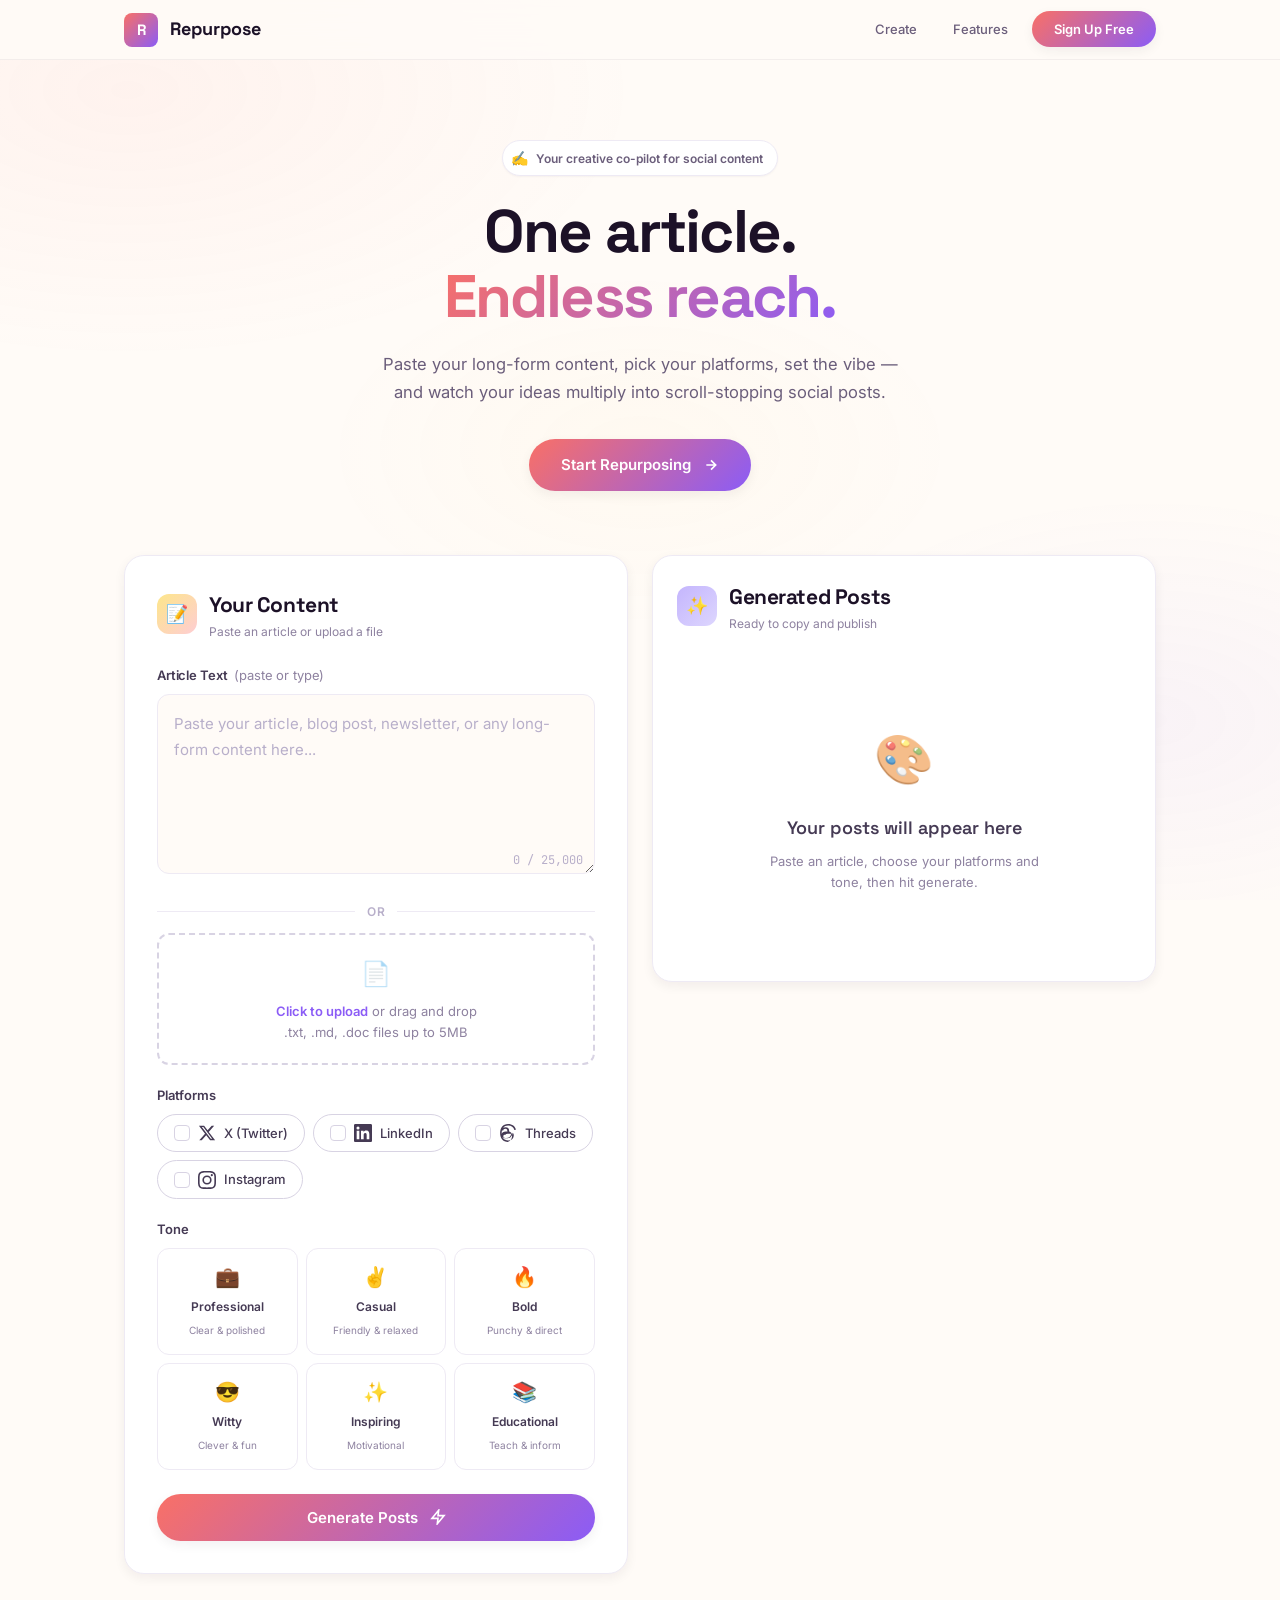
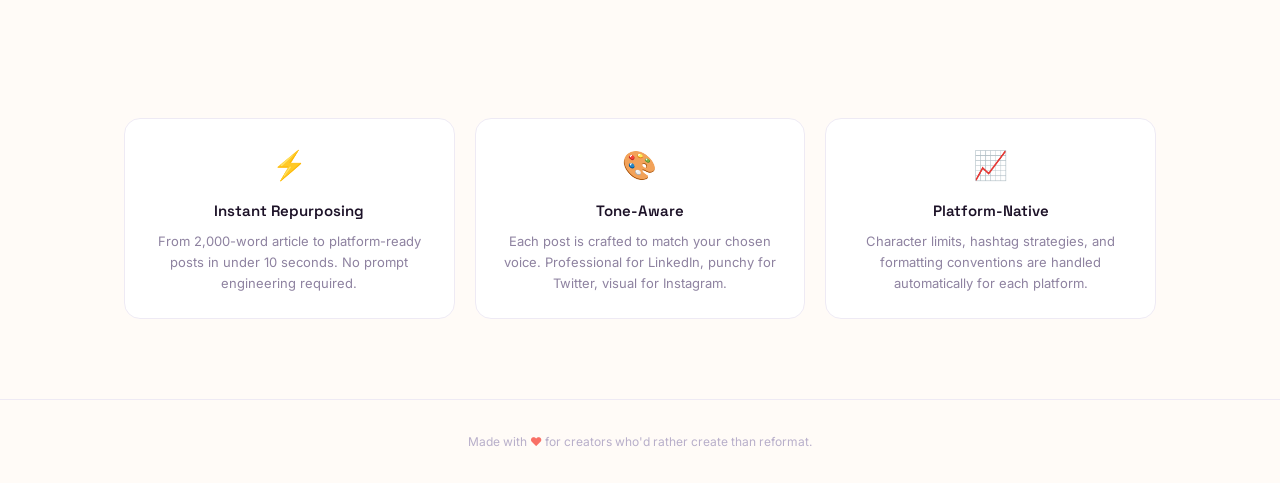
==== repurpose.html @ 9f1af5b9 "Add SEO meta tags, sitemap, robots.txt, 404 page, and repurpose tool - Add Open Graph and Twitter Ca" ====
<!DOCTYPE html>
<html lang="en">
<head>
    <meta charset="UTF-8">
    <meta name="viewport" content="width=device-width, initial-scale=1.0">
    <title>Repurpose — Turn Articles Into Social Gold</title>
    <meta name="description" content="Paste your long-form article, pick your platforms and tone, and get ready-to-post social content in seconds.">
    <link rel="canonical" href="https://energyselect.au/repurpose">

    <!-- Open Graph -->
    <meta property="og:type" content="website">
    <meta property="og:url" content="https://energyselect.au/repurpose">
    <meta property="og:title" content="Repurpose — Turn Articles Into Social Gold">
    <meta property="og:description" content="Paste your long-form article, pick your platforms and tone, and get ready-to-post social content in seconds.">
    <meta property="og:site_name" content="EnergySelect">

    <!-- Twitter Card -->
    <meta name="twitter:card" content="summary">
    <meta name="twitter:title" content="Repurpose — Turn Articles Into Social Gold">
    <meta name="twitter:description" content="Paste your long-form article, pick your platforms and tone, and get ready-to-post social content in seconds.">

    <link rel="preconnect" href="https://fonts.googleapis.com">
    <link rel="preconnect" href="https://fonts.gstatic.com" crossorigin>
    <link href="https://fonts.googleapis.com/css2?family=Inter:wght@400;500;600;700;800;900&family=Space+Grotesk:wght@500;600;700&family=JetBrains+Mono:wght@400;500&display=swap" rel="stylesheet">
    <style>
/* ============================================================
   DESIGN TOKENS
   The palette is warm-cool tension: amber/coral energy meets
   violet depth. Like sunrise hitting a creative workspace.
   ============================================================ */
:root {
    /* --- Primary: warm coral-to-amber energy --- */
    --coral-500: #F97066;
    --coral-400: #FCA5A1;
    --coral-300: #FECDD3;
    --amber-500: #F59E0B;
    --amber-400: #FBBF24;
    --amber-300: #FDE68A;

    /* --- Accent: violet creative depth --- */
    --violet-600: #7C3AED;
    --violet-500: #8B5CF6;
    --violet-400: #A78BFA;
    --violet-300: #C4B5FD;
    --violet-200: #DDD6FE;
    --violet-100: #EDE9FE;
    --violet-50: #F5F3FF;

    /* --- Surfaces --- */
    --surface-0: #FFFBF7;
    --surface-1: #FFF7F0;
    --surface-2: #FFF1E6;
    --surface-card: #FFFFFF;
    --surface-elevated: #FFFFFF;

    /* --- Ink --- */
    --ink-900: #1C1127;
    --ink-800: #2D2339;
    --ink-700: #453A54;
    --ink-500: #6B5E7B;
    --ink-400: #8E82A0;
    --ink-300: #B8AFCA;
    --ink-200: #D8D3E3;
    --ink-100: #EEEAF4;

    /* --- Functional --- */
    --success: #10B981;
    --info: #3B82F6;

    /* --- Platform colors --- */
    --twitter: #1DA1F2;
    --linkedin: #0A66C2;
    --threads: #000000;
    --instagram: #E1306C;
    --mastodon: #6364FF;

    /* --- Typography --- */
    --font-display: 'Space Grotesk', -apple-system, sans-serif;
    --font-body: 'Inter', -apple-system, sans-serif;
    --font-mono: 'JetBrains Mono', monospace;

    /* --- Sizing --- */
    --text-xs: 0.75rem;
    --text-sm: 0.8125rem;
    --text-base: 0.9375rem;
    --text-lg: 1.125rem;
    --text-xl: 1.3125rem;
    --text-2xl: 1.75rem;
    --text-3xl: 2.25rem;
    --text-4xl: 3rem;
    --text-5xl: 3.75rem;

    /* --- Spacing --- */
    --space-1: 4px;
    --space-2: 8px;
    --space-3: 12px;
    --space-4: 16px;
    --space-5: 20px;
    --space-6: 24px;
    --space-8: 32px;
    --space-10: 40px;
    --space-12: 48px;
    --space-16: 64px;
    --space-20: 80px;

    /* --- Radius --- */
    --radius-sm: 8px;
    --radius-md: 12px;
    --radius-lg: 16px;
    --radius-xl: 20px;
    --radius-2xl: 24px;
    --radius-full: 9999px;

    /* --- Shadows --- */
    --shadow-sm: 0 1px 2px rgba(28, 17, 39, 0.04);
    --shadow-md: 0 4px 12px rgba(28, 17, 39, 0.06);
    --shadow-lg: 0 8px 30px rgba(28, 17, 39, 0.08);
    --shadow-xl: 0 16px 48px rgba(28, 17, 39, 0.1);
    --shadow-glow-coral: 0 0 0 0 rgba(249, 112, 102, 0);
    --shadow-glow-violet: 0 0 0 0 rgba(139, 92, 246, 0);

    /* --- Motion --- */
    --ease-out: cubic-bezier(0.16, 1, 0.3, 1);
    --ease-spring: cubic-bezier(0.34, 1.56, 0.64, 1);
    --duration-fast: 150ms;
    --duration-normal: 250ms;
    --duration-slow: 400ms;

    /* --- Layout --- */
    --max-w: 1080px;
    --nav-h: 60px;
}

/* ---- RESET ---- */
*, *::before, *::after { box-sizing: border-box; margin: 0; padding: 0; }
html { scroll-behavior: smooth; -webkit-font-smoothing: antialiased; -moz-osx-font-smoothing: grayscale; }
body {
    font-family: var(--font-body);
    font-weight: 400;
    color: var(--ink-800);
    background: var(--surface-0);
    line-height: 1.6;
    overflow-x: hidden;
    min-height: 100vh;
}
a { color: inherit; text-decoration: none; }
button { cursor: pointer; border: none; background: none; font-family: inherit; }
input, textarea, select { font-family: inherit; }
::selection { background: var(--violet-200); color: var(--ink-900); }

/* ---- BACKGROUND TEXTURE ---- */
body::before {
    content: '';
    position: fixed;
    inset: 0;
    pointer-events: none;
    z-index: 0;
    background:
        radial-gradient(ellipse 80% 60% at 10% 10%, rgba(249, 112, 102, 0.06) 0%, transparent 50%),
        radial-gradient(ellipse 60% 50% at 90% 80%, rgba(139, 92, 246, 0.05) 0%, transparent 50%),
        radial-gradient(ellipse 50% 40% at 50% 50%, rgba(251, 191, 36, 0.03) 0%, transparent 50%);
}

/* Dot grid - like notebook paper */
body::after {
    content: '';
    position: fixed;
    inset: 0;
    pointer-events: none;
    z-index: 0;
    opacity: 0.3;
    background-image: radial-gradient(circle, var(--ink-200) 0.5px, transparent 0.5px);
    background-size: 24px 24px;
}

/* ============================================================
   NAV
   ============================================================ */
.nav {
    position: sticky;
    top: 0;
    z-index: 100;
    height: var(--nav-h);
    background: rgba(255, 251, 247, 0.85);
    backdrop-filter: blur(16px);
    border-bottom: 1px solid rgba(28, 17, 39, 0.05);
}
.nav__inner {
    max-width: var(--max-w);
    margin: 0 auto;
    padding: 0 var(--space-6);
    height: 100%;
    display: flex;
    align-items: center;
    justify-content: space-between;
}
.nav__brand {
    display: flex;
    align-items: center;
    gap: var(--space-3);
    font-family: var(--font-display);
    font-weight: 700;
    font-size: var(--text-lg);
    color: var(--ink-900);
    position: relative;
    z-index: 1;
}
.nav__logo-mark {
    width: 34px;
    height: 34px;
    border-radius: var(--radius-sm);
    background: linear-gradient(135deg, var(--coral-500), var(--violet-500));
    display: flex;
    align-items: center;
    justify-content: center;
    color: white;
    font-weight: 800;
    font-size: var(--text-base);
    transition: transform var(--duration-normal) var(--ease-spring);
}
.nav__logo-mark:hover {
    transform: rotate(-6deg) scale(1.05);
}
.nav__actions {
    display: flex;
    align-items: center;
    gap: var(--space-3);
    position: relative;
    z-index: 1;
}
.nav__link {
    font-size: var(--text-sm);
    font-weight: 500;
    color: var(--ink-500);
    padding: var(--space-2) var(--space-3);
    border-radius: var(--radius-sm);
    transition: all var(--duration-fast);
}
.nav__link:hover {
    color: var(--ink-900);
    background: var(--ink-100);
}

/* ============================================================
   BUTTONS
   ============================================================ */
.btn {
    display: inline-flex;
    align-items: center;
    gap: var(--space-2);
    font-family: var(--font-body);
    font-weight: 600;
    font-size: var(--text-sm);
    border-radius: var(--radius-full);
    padding: 10px 22px;
    transition: all var(--duration-normal) var(--ease-out);
    white-space: nowrap;
    cursor: pointer;
    border: none;
    position: relative;
    overflow: hidden;
}
.btn--primary {
    background: linear-gradient(135deg, var(--coral-500), var(--violet-500));
    color: white;
    box-shadow: var(--shadow-md), 0 0 0 0 rgba(249, 112, 102, 0.3);
}
.btn--primary:hover {
    transform: translateY(-1px);
    box-shadow: var(--shadow-lg), 0 4px 20px rgba(249, 112, 102, 0.3);
}
.btn--primary:active {
    transform: translateY(0);
}
.btn--secondary {
    background: var(--surface-card);
    color: var(--ink-800);
    border: 1.5px solid var(--ink-200);
    box-shadow: var(--shadow-sm);
}
.btn--secondary:hover {
    border-color: var(--violet-300);
    box-shadow: var(--shadow-md);
    transform: translateY(-1px);
}
.btn--ghost {
    background: transparent;
    color: var(--ink-500);
    padding: 8px 16px;
}
.btn--ghost:hover {
    background: var(--ink-100);
    color: var(--ink-800);
}
.btn--large {
    padding: 14px 32px;
    font-size: var(--text-base);
    gap: var(--space-3);
}
.btn--full {
    width: 100%;
    justify-content: center;
}

/* Shimmer animation on primary button */
.btn--primary::after {
    content: '';
    position: absolute;
    top: 0;
    left: -100%;
    width: 60%;
    height: 100%;
    background: linear-gradient(90deg, transparent, rgba(255,255,255,0.15), transparent);
    transition: none;
}
.btn--primary:hover::after {
    animation: shimmer 0.6s ease-out;
}
@keyframes shimmer {
    to { left: 120%; }
}

/* ============================================================
   HERO SECTION
   ============================================================ */
.hero {
    position: relative;
    z-index: 1;
    padding: var(--space-20) var(--space-6) var(--space-16);
    text-align: center;
    max-width: 720px;
    margin: 0 auto;
}
.hero__badge {
    display: inline-flex;
    align-items: center;
    gap: var(--space-2);
    padding: 6px 14px 6px 8px;
    border-radius: var(--radius-full);
    background: var(--surface-card);
    border: 1.5px solid var(--ink-100);
    font-size: var(--text-xs);
    font-weight: 600;
    color: var(--ink-500);
    margin-bottom: var(--space-6);
    box-shadow: var(--shadow-sm);
    animation: fadeInUp 0.6s var(--ease-out) both;
}
.hero__badge-emoji {
    font-size: 14px;
    animation: wave 2s ease-in-out infinite;
}
@keyframes wave {
    0%, 100% { transform: rotate(0deg); }
    25% { transform: rotate(12deg); }
    75% { transform: rotate(-8deg); }
}
.hero__title {
    font-family: var(--font-display);
    font-weight: 700;
    font-size: clamp(var(--text-3xl), 5.5vw, var(--text-5xl));
    line-height: 1.08;
    letter-spacing: -0.03em;
    color: var(--ink-900);
    margin-bottom: var(--space-5);
    animation: fadeInUp 0.6s var(--ease-out) 0.1s both;
}
.hero__title-accent {
    background: linear-gradient(135deg, var(--coral-500), var(--violet-500));
    -webkit-background-clip: text;
    -webkit-text-fill-color: transparent;
    background-clip: text;
}
.hero__subtitle {
    font-size: clamp(var(--text-base), 1.3vw, var(--text-lg));
    color: var(--ink-500);
    max-width: 520px;
    margin: 0 auto var(--space-8);
    line-height: 1.7;
    animation: fadeInUp 0.6s var(--ease-out) 0.2s both;
}
.hero__cta {
    animation: fadeInUp 0.6s var(--ease-out) 0.3s both;
}

@keyframes fadeInUp {
    from { opacity: 0; transform: translateY(20px); }
    to { opacity: 1; transform: translateY(0); }
}

/* ============================================================
   MAIN WORKSPACE — the creative canvas
   ============================================================ */
.workspace {
    position: relative;
    z-index: 1;
    max-width: var(--max-w);
    margin: 0 auto;
    padding: 0 var(--space-6) var(--space-20);
}
.workspace__grid {
    display: grid;
    grid-template-columns: 1fr 1fr;
    gap: var(--space-6);
    align-items: start;
}

/* ---- INPUT PANEL ---- */
.panel {
    background: var(--surface-card);
    border: 1.5px solid var(--ink-100);
    border-radius: var(--radius-xl);
    padding: var(--space-8);
    box-shadow: var(--shadow-md);
    position: sticky;
    top: calc(var(--nav-h) + var(--space-6));
    transition: border-color var(--duration-normal), box-shadow var(--duration-normal);
}
.panel:focus-within {
    border-color: var(--violet-300);
    box-shadow: var(--shadow-lg), 0 0 0 4px rgba(139, 92, 246, 0.06);
}
.panel__header {
    display: flex;
    align-items: center;
    gap: var(--space-3);
    margin-bottom: var(--space-6);
}
.panel__icon {
    width: 40px;
    height: 40px;
    border-radius: var(--radius-md);
    display: flex;
    align-items: center;
    justify-content: center;
    font-size: 18px;
    flex-shrink: 0;
}
.panel__icon--input {
    background: linear-gradient(135deg, var(--amber-300), var(--coral-300));
}
.panel__icon--output {
    background: linear-gradient(135deg, var(--violet-300), var(--violet-200));
}
.panel__title {
    font-family: var(--font-display);
    font-size: var(--text-xl);
    font-weight: 700;
    color: var(--ink-900);
    letter-spacing: -0.02em;
}
.panel__subtitle {
    font-size: var(--text-xs);
    color: var(--ink-400);
    margin-top: 1px;
}

/* ---- FORM ELEMENTS ---- */
.form-group {
    margin-bottom: var(--space-5);
}
.form-label {
    display: block;
    font-size: var(--text-sm);
    font-weight: 600;
    color: var(--ink-700);
    margin-bottom: var(--space-2);
    letter-spacing: -0.01em;
}
.form-label__hint {
    font-weight: 400;
    color: var(--ink-400);
    margin-left: var(--space-1);
}

/* Textarea */
.textarea-wrap {
    position: relative;
}
.form-textarea {
    width: 100%;
    min-height: 180px;
    padding: var(--space-4);
    background: var(--surface-0);
    border: 1.5px solid var(--ink-100);
    border-radius: var(--radius-md);
    font-size: var(--text-base);
    color: var(--ink-900);
    line-height: 1.7;
    resize: vertical;
    outline: none;
    transition: border-color var(--duration-normal), box-shadow var(--duration-normal), background var(--duration-normal);
}
.form-textarea::placeholder {
    color: var(--ink-300);
}
.form-textarea:focus {
    border-color: var(--violet-400);
    background: white;
    box-shadow: 0 0 0 4px rgba(139, 92, 246, 0.06);
}
.textarea-wrap__count {
    position: absolute;
    bottom: var(--space-3);
    right: var(--space-3);
    font-family: var(--font-mono);
    font-size: var(--text-xs);
    color: var(--ink-300);
    pointer-events: none;
    transition: color var(--duration-fast);
}
.textarea-wrap__count--warn { color: var(--amber-500); }
.textarea-wrap__count--over { color: var(--coral-500); }

/* Upload zone */
.upload-zone {
    margin-top: var(--space-3);
    padding: var(--space-5);
    border: 2px dashed var(--ink-200);
    border-radius: var(--radius-md);
    text-align: center;
    cursor: pointer;
    transition: all var(--duration-normal);
    background: transparent;
}
.upload-zone:hover,
.upload-zone.is-dragging {
    border-color: var(--violet-400);
    background: var(--violet-50);
}
.upload-zone__icon {
    font-size: 24px;
    margin-bottom: var(--space-2);
    opacity: 0.6;
}
.upload-zone__text {
    font-size: var(--text-sm);
    color: var(--ink-400);
}
.upload-zone__text strong {
    color: var(--violet-500);
    font-weight: 600;
}
.upload-zone__input {
    display: none;
}

/* Divider */
.form-divider {
    display: flex;
    align-items: center;
    gap: var(--space-3);
    margin: var(--space-3) 0;
    font-size: var(--text-xs);
    color: var(--ink-300);
    text-transform: uppercase;
    letter-spacing: 0.06em;
    font-weight: 600;
}
.form-divider::before,
.form-divider::after {
    content: '';
    flex: 1;
    height: 1px;
    background: var(--ink-100);
}

/* Platform chips */
.chip-group {
    display: flex;
    flex-wrap: wrap;
    gap: var(--space-2);
}
.chip {
    display: inline-flex;
    align-items: center;
    gap: var(--space-2);
    padding: 8px 16px;
    border-radius: var(--radius-full);
    border: 1.5px solid var(--ink-200);
    background: var(--surface-card);
    font-size: var(--text-sm);
    font-weight: 500;
    color: var(--ink-700);
    cursor: pointer;
    transition: all var(--duration-normal) var(--ease-out);
    user-select: none;
}
.chip:hover {
    border-color: var(--ink-300);
    transform: translateY(-1px);
    box-shadow: var(--shadow-sm);
}
.chip.is-active {
    border-color: transparent;
    color: white;
    transform: translateY(-1px);
    box-shadow: var(--shadow-md);
}
.chip.is-active[data-platform="twitter"] { background: var(--twitter); }
.chip.is-active[data-platform="linkedin"] { background: var(--linkedin); }
.chip.is-active[data-platform="threads"] { background: var(--threads); }
.chip.is-active[data-platform="instagram"] { background: var(--instagram); }
.chip.is-active[data-platform="mastodon"] { background: var(--mastodon); }

.chip__icon {
    width: 18px;
    height: 18px;
    display: flex;
    align-items: center;
    justify-content: center;
}
.chip input {
    display: none;
}
.chip__check {
    width: 16px;
    height: 16px;
    border-radius: 4px;
    border: 1.5px solid var(--ink-200);
    display: flex;
    align-items: center;
    justify-content: center;
    transition: all var(--duration-fast);
    flex-shrink: 0;
}
.chip.is-active .chip__check {
    background: rgba(255,255,255,0.3);
    border-color: rgba(255,255,255,0.5);
}
.chip.is-active .chip__check svg {
    opacity: 1;
}
.chip__check svg {
    opacity: 0;
    transition: opacity var(--duration-fast);
}

/* Tone selector */
.tone-group {
    display: grid;
    grid-template-columns: repeat(3, 1fr);
    gap: var(--space-2);
}
.tone-option {
    padding: var(--space-3) var(--space-4);
    border-radius: var(--radius-md);
    border: 1.5px solid var(--ink-100);
    background: var(--surface-card);
    text-align: center;
    cursor: pointer;
    transition: all var(--duration-normal) var(--ease-out);
    user-select: none;
}
.tone-option:hover {
    border-color: var(--ink-200);
    transform: translateY(-1px);
    box-shadow: var(--shadow-sm);
}
.tone-option.is-active {
    border-color: var(--violet-400);
    background: var(--violet-50);
    box-shadow: 0 0 0 3px rgba(139, 92, 246, 0.08);
}
.tone-option input { display: none; }
.tone-option__emoji {
    font-size: 20px;
    display: block;
    margin-bottom: var(--space-1);
    transition: transform var(--duration-normal) var(--ease-spring);
}
.tone-option:hover .tone-option__emoji,
.tone-option.is-active .tone-option__emoji {
    transform: scale(1.2);
}
.tone-option__label {
    font-size: var(--text-xs);
    font-weight: 600;
    color: var(--ink-700);
    display: block;
}
.tone-option__desc {
    font-size: 10px;
    color: var(--ink-400);
    margin-top: 1px;
}

/* Submit section */
.form-submit {
    margin-top: var(--space-6);
}
.form-submit .btn {
    font-size: var(--text-base);
    padding: 14px 28px;
}
.btn__spinner {
    display: none;
    width: 18px;
    height: 18px;
    border: 2px solid rgba(255,255,255,0.3);
    border-top-color: white;
    border-radius: 50%;
    animation: spin 0.6s linear infinite;
}
.btn.is-loading .btn__text { opacity: 0.5; }
.btn.is-loading .btn__spinner { display: block; }

@keyframes spin {
    to { transform: rotate(360deg); }
}

/* ============================================================
   OUTPUT PANEL
   ============================================================ */
.output-panel {
    position: relative;
}
.output-panel .panel {
    position: relative;
    top: auto;
    padding: var(--space-6);
}

/* Empty state */
.output-empty {
    text-align: center;
    padding: var(--space-16) var(--space-8);
}
.output-empty__illustration {
    font-size: 48px;
    margin-bottom: var(--space-4);
    opacity: 0.7;
    animation: float 3s ease-in-out infinite;
}
@keyframes float {
    0%, 100% { transform: translateY(0); }
    50% { transform: translateY(-6px); }
}
.output-empty__title {
    font-family: var(--font-display);
    font-size: var(--text-lg);
    font-weight: 600;
    color: var(--ink-700);
    margin-bottom: var(--space-2);
}
.output-empty__desc {
    font-size: var(--text-sm);
    color: var(--ink-400);
    max-width: 280px;
    margin: 0 auto;
    line-height: 1.6;
}

/* Generated output cards */
.output-cards {
    display: none;
    flex-direction: column;
    gap: var(--space-5);
}
.output-cards.is-visible {
    display: flex;
}

/* Individual post card */
.post-card {
    border-radius: var(--radius-lg);
    border: 1.5px solid var(--ink-100);
    overflow: hidden;
    background: var(--surface-card);
    transition: transform var(--duration-normal) var(--ease-out), box-shadow var(--duration-normal);
    animation: cardAppear 0.5s var(--ease-out) both;
}
.post-card:nth-child(2) { animation-delay: 0.1s; }
.post-card:nth-child(3) { animation-delay: 0.2s; }
.post-card:hover {
    transform: translateY(-2px);
    box-shadow: var(--shadow-lg);
}

@keyframes cardAppear {
    from { opacity: 0; transform: translateY(16px) scale(0.98); }
    to { opacity: 1; transform: translateY(0) scale(1); }
}

.post-card__header {
    display: flex;
    align-items: center;
    justify-content: space-between;
    padding: var(--space-3) var(--space-4);
    border-bottom: 1px solid var(--ink-100);
}
.post-card__platform {
    display: flex;
    align-items: center;
    gap: var(--space-2);
    font-size: var(--text-sm);
    font-weight: 600;
}
.post-card__platform-dot {
    width: 8px;
    height: 8px;
    border-radius: 50%;
}
.post-card__platform-dot--twitter { background: var(--twitter); }
.post-card__platform-dot--linkedin { background: var(--linkedin); }
.post-card__platform-dot--threads { background: var(--threads); }
.post-card__platform-dot--instagram { background: var(--instagram); }
.post-card__platform-dot--mastodon { background: var(--mastodon); }

.post-card__actions {
    display: flex;
    gap: var(--space-1);
}
.post-card__action {
    width: 32px;
    height: 32px;
    border-radius: var(--radius-sm);
    display: flex;
    align-items: center;
    justify-content: center;
    color: var(--ink-400);
    transition: all var(--duration-fast);
}
.post-card__action:hover {
    background: var(--ink-100);
    color: var(--ink-700);
}
.post-card__action.is-copied {
    background: rgba(16, 185, 129, 0.1);
    color: var(--success);
}

.post-card__body {
    padding: var(--space-4) var(--space-4) var(--space-3);
}
.post-card__content {
    font-size: var(--text-base);
    color: var(--ink-800);
    line-height: 1.7;
    white-space: pre-wrap;
}
.post-card__meta {
    display: flex;
    align-items: center;
    justify-content: space-between;
    padding: var(--space-2) var(--space-4) var(--space-3);
}
.post-card__char-count {
    font-family: var(--font-mono);
    font-size: var(--text-xs);
    color: var(--ink-300);
}
.post-card__char-count--warn { color: var(--amber-500); }
.post-card__tone-tag {
    font-size: var(--text-xs);
    font-weight: 600;
    padding: 2px 8px;
    border-radius: var(--radius-full);
    background: var(--violet-100);
    color: var(--violet-600);
}

/* ============================================================
   LOADING STATE
   ============================================================ */
.output-loading {
    display: none;
    text-align: center;
    padding: var(--space-12) var(--space-8);
}
.output-loading.is-visible { display: block; }
.loading-dots {
    display: flex;
    justify-content: center;
    gap: var(--space-2);
    margin-bottom: var(--space-4);
}
.loading-dot {
    width: 10px;
    height: 10px;
    border-radius: 50%;
    animation: loadingBounce 1.4s ease-in-out infinite;
}
.loading-dot:nth-child(1) { background: var(--coral-500); animation-delay: 0s; }
.loading-dot:nth-child(2) { background: var(--amber-400); animation-delay: 0.16s; }
.loading-dot:nth-child(3) { background: var(--violet-500); animation-delay: 0.32s; }

@keyframes loadingBounce {
    0%, 80%, 100% { transform: scale(0.6); opacity: 0.4; }
    40% { transform: scale(1); opacity: 1; }
}
.loading-text {
    font-size: var(--text-sm);
    color: var(--ink-400);
    font-weight: 500;
}

/* ============================================================
   FEATURES / TRUST STRIP
   ============================================================ */
.features {
    position: relative;
    z-index: 1;
    max-width: var(--max-w);
    margin: 0 auto;
    padding: var(--space-16) var(--space-6) var(--space-20);
}
.features__grid {
    display: grid;
    grid-template-columns: repeat(3, 1fr);
    gap: var(--space-5);
}
.feature {
    text-align: center;
    padding: var(--space-6);
    border-radius: var(--radius-lg);
    border: 1.5px solid var(--ink-100);
    background: var(--surface-card);
    transition: all var(--duration-normal) var(--ease-out);
}
.feature:hover {
    border-color: var(--violet-200);
    transform: translateY(-3px);
    box-shadow: var(--shadow-lg);
}
.feature__icon {
    font-size: 28px;
    margin-bottom: var(--space-3);
    display: inline-block;
    transition: transform var(--duration-normal) var(--ease-spring);
}
.feature:hover .feature__icon {
    transform: scale(1.15) rotate(-3deg);
}
.feature__title {
    font-family: var(--font-display);
    font-size: var(--text-base);
    font-weight: 600;
    color: var(--ink-900);
    margin-bottom: var(--space-2);
}
.feature__desc {
    font-size: var(--text-sm);
    color: var(--ink-400);
    line-height: 1.6;
}

/* ============================================================
   FOOTER
   ============================================================ */
.footer {
    position: relative;
    z-index: 1;
    text-align: center;
    padding: var(--space-8) var(--space-6);
    border-top: 1px solid var(--ink-100);
}
.footer__text {
    font-size: var(--text-xs);
    color: var(--ink-300);
}
.footer__heart {
    color: var(--coral-500);
}

/* ============================================================
   RESPONSIVE
   ============================================================ */
@media (max-width: 860px) {
    .workspace__grid {
        grid-template-columns: 1fr;
    }
    .panel {
        position: static;
    }
    .features__grid {
        grid-template-columns: 1fr;
        max-width: 400px;
        margin: 0 auto;
    }
}
@media (max-width: 600px) {
    .hero {
        padding: var(--space-12) var(--space-5) var(--space-10);
    }
    .hero__title {
        font-size: var(--text-2xl);
    }
    .panel {
        padding: var(--space-5);
    }
    .tone-group {
        grid-template-columns: repeat(2, 1fr);
    }
    .nav__link { display: none; }
}

/* ============================================================
   CONFETTI BURST on generate
   ============================================================ */
.confetti-container {
    position: fixed;
    top: 0;
    left: 0;
    width: 100%;
    height: 100%;
    pointer-events: none;
    z-index: 200;
}
.confetti {
    position: absolute;
    width: 8px;
    height: 8px;
    border-radius: 2px;
    opacity: 0;
}

/* ============================================================
   COPY TOAST
   ============================================================ */
.toast {
    position: fixed;
    bottom: var(--space-8);
    left: 50%;
    transform: translateX(-50%) translateY(20px);
    background: var(--ink-900);
    color: white;
    padding: var(--space-3) var(--space-5);
    border-radius: var(--radius-full);
    font-size: var(--text-sm);
    font-weight: 600;
    box-shadow: var(--shadow-xl);
    opacity: 0;
    transition: all var(--duration-normal) var(--ease-out);
    z-index: 300;
    pointer-events: none;
}
.toast.is-visible {
    opacity: 1;
    transform: translateX(-50%) translateY(0);
}

/* ============================================================
   SUBTLE ANIMATIONS
   ============================================================ */
@keyframes gradientShift {
    0% { background-position: 0% 50%; }
    50% { background-position: 100% 50%; }
    100% { background-position: 0% 50%; }
}

/* Typing cursor on textarea placeholder */
.form-textarea:not(:focus):placeholder-shown {
    animation: cursorBlink 1.2s steps(2) infinite;
}
    </style>
</head>
<body>

    <!-- NAV -->
    <nav class="nav">
        <div class="nav__inner">
            <a href="#" class="nav__brand">
                <div class="nav__logo-mark">R</div>
                Repurpose
            </a>
            <div class="nav__actions">
                <a href="#workspace" class="nav__link">Create</a>
                <a href="#features" class="nav__link">Features</a>
                <button class="btn btn--primary btn--small">Sign Up Free</button>
            </div>
        </div>
    </nav>

    <!-- HERO -->
    <section class="hero">
        <div class="hero__badge">
            <span class="hero__badge-emoji">&#9997;&#65039;</span>
            Your creative co-pilot for social content
        </div>
        <h1 class="hero__title">
            One article.<br>
            <span class="hero__title-accent">Endless reach.</span>
        </h1>
        <p class="hero__subtitle">
            Paste your long-form content, pick your platforms, set the vibe &mdash; and watch your ideas multiply into scroll-stopping social posts.
        </p>
        <div class="hero__cta">
            <a href="#workspace" class="btn btn--primary btn--large">
                Start Repurposing
                <svg width="16" height="16" viewBox="0 0 24 24" fill="none" stroke="currentColor" stroke-width="2.5"><path d="M5 12h14M12 5l7 7-7 7"/></svg>
            </a>
        </div>
    </section>

    <!-- WORKSPACE -->
    <div class="workspace" id="workspace">
        <div class="workspace__grid">

            <!-- LEFT: Input Panel -->
            <div class="input-panel">
                <div class="panel">
                    <div class="panel__header">
                        <div class="panel__icon panel__icon--input">&#128221;</div>
                        <div>
                            <div class="panel__title">Your Content</div>
                            <div class="panel__subtitle">Paste an article or upload a file</div>
                        </div>
                    </div>

                    <form id="repurposeForm">
                        <!-- Article Input -->
                        <div class="form-group">
                            <label class="form-label">
                                Article Text
                                <span class="form-label__hint">(paste or type)</span>
                            </label>
                            <div class="textarea-wrap">
                                <textarea
                                    class="form-textarea"
                                    id="articleInput"
                                    placeholder="Paste your article, blog post, newsletter, or any long-form content here..."
                                    maxlength="25000"
                                ></textarea>
                                <span class="textarea-wrap__count" id="charCount">0 / 25,000</span>
                            </div>
                        </div>

                        <div class="form-divider">or</div>

                        <!-- File Upload -->
                        <div class="form-group">
                            <div class="upload-zone" id="uploadZone">
                                <div class="upload-zone__icon">&#128196;</div>
                                <div class="upload-zone__text">
                                    <strong>Click to upload</strong> or drag and drop<br>
                                    .txt, .md, .doc files up to 5MB
                                </div>
                                <input type="file" class="upload-zone__input" id="fileInput" accept=".txt,.md,.doc,.docx">
                            </div>
                        </div>

                        <!-- Platform Selection -->
                        <div class="form-group">
                            <label class="form-label">Platforms</label>
                            <div class="chip-group" id="platformGroup">
                                <div class="chip" data-platform="twitter">
                                    <input type="checkbox" name="platform" value="twitter">
                                    <span class="chip__check">
                                        <svg width="10" height="10" viewBox="0 0 24 24" fill="none" stroke="currentColor" stroke-width="3"><polyline points="20 6 9 17 4 12"/></svg>
                                    </span>
                                    <svg class="chip__icon" viewBox="0 0 24 24" fill="currentColor"><path d="M18.244 2.25h3.308l-7.227 8.26 8.502 11.24H16.17l-5.214-6.817L4.99 21.75H1.68l7.73-8.835L1.254 2.25H8.08l4.713 6.231zm-1.161 17.52h1.833L7.084 4.126H5.117z"/></svg>
                                    X (Twitter)
                                </div>
                                <div class="chip" data-platform="linkedin">
                                    <input type="checkbox" name="platform" value="linkedin">
                                    <span class="chip__check">
                                        <svg width="10" height="10" viewBox="0 0 24 24" fill="none" stroke="currentColor" stroke-width="3"><polyline points="20 6 9 17 4 12"/></svg>
                                    </span>
                                    <svg class="chip__icon" viewBox="0 0 24 24" fill="currentColor"><path d="M20.447 20.452h-3.554v-5.569c0-1.328-.027-3.037-1.852-3.037-1.853 0-2.136 1.445-2.136 2.939v5.667H9.351V9h3.414v1.561h.046c.477-.9 1.637-1.85 3.37-1.85 3.601 0 4.267 2.37 4.267 5.455v6.286zM5.337 7.433a2.062 2.062 0 01-2.063-2.065 2.064 2.064 0 112.063 2.065zm1.782 13.019H3.555V9h3.564v11.452zM22.225 0H1.771C.792 0 0 .774 0 1.729v20.542C0 23.227.792 24 1.771 24h20.451C23.2 24 24 23.227 24 22.271V1.729C24 .774 23.2 0 22.222 0h.003z"/></svg>
                                    LinkedIn
                                </div>
                                <div class="chip" data-platform="threads">
                                    <input type="checkbox" name="platform" value="threads">
                                    <span class="chip__check">
                                        <svg width="10" height="10" viewBox="0 0 24 24" fill="none" stroke="currentColor" stroke-width="3"><polyline points="20 6 9 17 4 12"/></svg>
                                    </span>
                                    <svg class="chip__icon" viewBox="0 0 24 24" fill="currentColor"><path d="M12.186 24h-.007c-3.581-.024-6.334-1.205-8.184-3.509C2.35 18.44 1.5 15.586 1.472 12.01v-.017C1.5 8.418 2.35 5.564 3.995 3.513 5.845 1.209 8.598.028 12.179.004h.014c2.746.02 5.043.725 6.826 2.098 1.677 1.29 2.858 3.13 3.509 5.467l-2.04.569c-1.104-3.96-3.898-5.984-8.304-6.015-2.91.022-5.11.936-6.54 2.717C4.307 6.504 3.616 8.914 3.592 12c.024 3.088.715 5.5 2.052 7.164 1.429 1.779 3.63 2.691 6.54 2.712h.004c2.589-.017 4.56-.764 5.862-2.222 1.07-1.198 1.632-2.774 1.67-4.683-.033-.82-.182-1.503-.443-2.043-.252-.52-.621-.926-1.095-1.204-.35 2.443-1.228 4.282-2.604 5.467-1.49 1.282-3.477 1.932-5.907 1.932-1.63 0-3.074-.408-4.172-1.18-1.238-.868-1.92-2.146-1.92-3.598 0-1.376.612-2.548 1.723-3.3.973-.657 2.284-1.005 3.793-1.005.65 0 1.326.065 2.013.193.024-1.467-.213-2.503-.712-3.104-.404-.487-1.039-.744-1.89-.766-.95.012-1.675.275-2.155.783-.369.39-.6.918-.69 1.572l-2.052-.348c.203-1.213.734-2.189 1.578-2.899.943-.793 2.183-1.196 3.687-1.196 1.56.029 2.768.537 3.592 1.511.755.892 1.129 2.264 1.114 4.08v.183c1.13.252 2.037.815 2.689 1.675.776 1.024 1.181 2.386 1.204 4.05-.048 2.425-.793 4.422-2.215 5.934-1.682 1.788-4.098 2.722-7.19 2.777zM9.088 14.18c-1.092 0-1.978.214-2.562.618-.514.354-.78.856-.78 1.49 0 .584.29 1.17.842 1.558.69.483 1.67.728 2.916.728 1.924 0 3.477-.47 4.616-1.398 1.009-.822 1.707-2.109 2.078-3.832-.54-.125-1.095-.215-1.66-.27-.618-.059-1.264-.089-1.924-.089l-.07.001c-.86.006-1.685.07-2.456.19-.37.058-.68.12-.938.192l-.062.018v-.005z"/></svg>
                                    Threads
                                </div>
                                <div class="chip" data-platform="instagram">
                                    <input type="checkbox" name="platform" value="instagram">
                                    <span class="chip__check">
                                        <svg width="10" height="10" viewBox="0 0 24 24" fill="none" stroke="currentColor" stroke-width="3"><polyline points="20 6 9 17 4 12"/></svg>
                                    </span>
                                    <svg class="chip__icon" viewBox="0 0 24 24" fill="currentColor"><path d="M12 2.163c3.204 0 3.584.012 4.85.07 3.252.148 4.771 1.691 4.919 4.919.058 1.265.069 1.645.069 4.849 0 3.205-.012 3.584-.069 4.849-.149 3.225-1.664 4.771-4.919 4.919-1.266.058-1.644.07-4.85.07-3.204 0-3.584-.012-4.849-.07-3.26-.149-4.771-1.699-4.919-4.92-.058-1.265-.07-1.644-.07-4.849 0-3.204.013-3.583.07-4.849.149-3.227 1.664-4.771 4.919-4.919 1.266-.057 1.645-.069 4.849-.069zM12 0C8.741 0 8.333.014 7.053.072 2.695.272.273 2.69.073 7.052.014 8.333 0 8.741 0 12c0 3.259.014 3.668.072 4.948.2 4.358 2.618 6.78 6.98 6.98C8.333 23.986 8.741 24 12 24c3.259 0 3.668-.014 4.948-.072 4.354-.2 6.782-2.618 6.979-6.98.059-1.28.073-1.689.073-4.948 0-3.259-.014-3.667-.072-4.947-.196-4.354-2.617-6.78-6.979-6.98C15.668.014 15.259 0 12 0zm0 5.838a6.162 6.162 0 100 12.324 6.162 6.162 0 000-12.324zM12 16a4 4 0 110-8 4 4 0 010 8zm6.406-11.845a1.44 1.44 0 100 2.881 1.44 1.44 0 000-2.881z"/></svg>
                                    Instagram
                                </div>
                            </div>
                        </div>

                        <!-- Tone Selection -->
                        <div class="form-group">
                            <label class="form-label">Tone</label>
                            <div class="tone-group" id="toneGroup">
                                <div class="tone-option" data-tone="professional">
                                    <input type="radio" name="tone" value="professional">
                                    <span class="tone-option__emoji">&#128188;</span>
                                    <span class="tone-option__label">Professional</span>
                                    <span class="tone-option__desc">Clear & polished</span>
                                </div>
                                <div class="tone-option" data-tone="casual">
                                    <input type="radio" name="tone" value="casual">
                                    <span class="tone-option__emoji">&#9996;&#65039;</span>
                                    <span class="tone-option__label">Casual</span>
                                    <span class="tone-option__desc">Friendly & relaxed</span>
                                </div>
                                <div class="tone-option" data-tone="bold">
                                    <input type="radio" name="tone" value="bold">
                                    <span class="tone-option__emoji">&#128293;</span>
                                    <span class="tone-option__label">Bold</span>
                                    <span class="tone-option__desc">Punchy & direct</span>
                                </div>
                                <div class="tone-option" data-tone="witty">
                                    <input type="radio" name="tone" value="witty">
                                    <span class="tone-option__emoji">&#128526;</span>
                                    <span class="tone-option__label">Witty</span>
                                    <span class="tone-option__desc">Clever & fun</span>
                                </div>
                                <div class="tone-option" data-tone="inspiring">
                                    <input type="radio" name="tone" value="inspiring">
                                    <span class="tone-option__emoji">&#10024;</span>
                                    <span class="tone-option__label">Inspiring</span>
                                    <span class="tone-option__desc">Motivational</span>
                                </div>
                                <div class="tone-option" data-tone="educational">
                                    <input type="radio" name="tone" value="educational">
                                    <span class="tone-option__emoji">&#128218;</span>
                                    <span class="tone-option__label">Educational</span>
                                    <span class="tone-option__desc">Teach & inform</span>
                                </div>
                            </div>
                        </div>

                        <!-- Submit -->
                        <div class="form-submit">
                            <button type="submit" class="btn btn--primary btn--full btn--large" id="generateBtn">
                                <span class="btn__text">Generate Posts</span>
                                <div class="btn__spinner"></div>
                                <svg width="16" height="16" viewBox="0 0 24 24" fill="none" stroke="currentColor" stroke-width="2.5"><path d="M13 2L3 14h9l-1 8 10-12h-9l1-8z"/></svg>
                            </button>
                        </div>
                    </form>
                </div>
            </div>

            <!-- RIGHT: Output Panel -->
            <div class="output-panel">
                <div class="panel">
                    <div class="panel__header">
                        <div class="panel__icon panel__icon--output">&#10024;</div>
                        <div>
                            <div class="panel__title">Generated Posts</div>
                            <div class="panel__subtitle">Ready to copy and publish</div>
                        </div>
                    </div>

                    <!-- Empty State -->
                    <div class="output-empty" id="outputEmpty">
                        <div class="output-empty__illustration">&#127912;</div>
                        <div class="output-empty__title">Your posts will appear here</div>
                        <div class="output-empty__desc">
                            Paste an article, choose your platforms and tone, then hit generate.
                        </div>
                    </div>

                    <!-- Loading State -->
                    <div class="output-loading" id="outputLoading">
                        <div class="loading-dots">
                            <div class="loading-dot"></div>
                            <div class="loading-dot"></div>
                            <div class="loading-dot"></div>
                        </div>
                        <div class="loading-text">Crafting your posts...</div>
                    </div>

                    <!-- Generated Cards -->
                    <div class="output-cards" id="outputCards"></div>
                </div>
            </div>

        </div>
    </div>

    <!-- FEATURES -->
    <section class="features" id="features">
        <div class="features__grid">
            <div class="feature">
                <span class="feature__icon">&#9889;</span>
                <div class="feature__title">Instant Repurposing</div>
                <div class="feature__desc">From 2,000-word article to platform-ready posts in under 10 seconds. No prompt engineering required.</div>
            </div>
            <div class="feature">
                <span class="feature__icon">&#127912;</span>
                <div class="feature__title">Tone-Aware</div>
                <div class="feature__desc">Each post is crafted to match your chosen voice. Professional for LinkedIn, punchy for Twitter, visual for Instagram.</div>
            </div>
            <div class="feature">
                <span class="feature__icon">&#128200;</span>
                <div class="feature__title">Platform-Native</div>
                <div class="feature__desc">Character limits, hashtag strategies, and formatting conventions are handled automatically for each platform.</div>
            </div>
        </div>
    </section>

    <!-- FOOTER -->
    <footer class="footer">
        <p class="footer__text">
            Made with <span class="footer__heart">&hearts;</span> for creators who'd rather create than reformat.
        </p>
    </footer>

    <!-- TOAST -->
    <div class="toast" id="toast">Copied to clipboard!</div>

    <!-- CONFETTI CONTAINER -->
    <div class="confetti-container" id="confettiContainer"></div>

    <script>
    /* ============================================================
       REPURPOSE APP — Interactive Logic
       ============================================================ */
    (function() {
        'use strict';

        // ---- DOM References ----
        const form = document.getElementById('repurposeForm');
        const articleInput = document.getElementById('articleInput');
        const charCount = document.getElementById('charCount');
        const uploadZone = document.getElementById('uploadZone');
        const fileInput = document.getElementById('fileInput');
        const platformGroup = document.getElementById('platformGroup');
        const toneGroup = document.getElementById('toneGroup');
        const generateBtn = document.getElementById('generateBtn');
        const outputEmpty = document.getElementById('outputEmpty');
        const outputLoading = document.getElementById('outputLoading');
        const outputCards = document.getElementById('outputCards');
        const toast = document.getElementById('toast');
        const confettiContainer = document.getElementById('confettiContainer');

        // ---- State ----
        let selectedPlatforms = new Set();
        let selectedTone = '';

        // ---- Character Counter ----
        articleInput.addEventListener('input', function() {
            const len = this.value.length;
            const formatted = len.toLocaleString();
            charCount.textContent = `${formatted} / 25,000`;
            charCount.className = 'textarea-wrap__count';
            if (len > 22000) charCount.classList.add('textarea-wrap__count--warn');
            if (len > 25000) charCount.classList.add('textarea-wrap__count--over');
        });

        // ---- File Upload ----
        uploadZone.addEventListener('click', () => fileInput.click());

        uploadZone.addEventListener('dragover', (e) => {
            e.preventDefault();
            uploadZone.classList.add('is-dragging');
        });

        uploadZone.addEventListener('dragleave', () => {
            uploadZone.classList.remove('is-dragging');
        });

        uploadZone.addEventListener('drop', (e) => {
            e.preventDefault();
            uploadZone.classList.remove('is-dragging');
            const file = e.dataTransfer.files[0];
            if (file) handleFile(file);
        });

        fileInput.addEventListener('change', () => {
            if (fileInput.files[0]) handleFile(fileInput.files[0]);
        });

        function handleFile(file) {
            if (file.size > 5 * 1024 * 1024) {
                showToast('File too large. Max 5MB.');
                return;
            }
            const reader = new FileReader();
            reader.onload = (e) => {
                articleInput.value = e.target.result;
                articleInput.dispatchEvent(new Event('input'));
                showToast('File loaded successfully!');
            };
            reader.readAsText(file);
        }

        // ---- Platform Chips ----
        platformGroup.querySelectorAll('.chip').forEach(chip => {
            chip.addEventListener('click', function(e) {
                e.preventDefault();
                const checkbox = this.querySelector('input');
                const platform = this.dataset.platform;

                if (this.classList.contains('is-active')) {
                    this.classList.remove('is-active');
                    selectedPlatforms.delete(platform);
                    checkbox.checked = false;
                } else {
                    this.classList.add('is-active');
                    selectedPlatforms.add(platform);
                    checkbox.checked = true;
                    // Micro-interaction: subtle scale bounce
                    this.style.transform = 'translateY(-1px) scale(1.05)';
                    setTimeout(() => { this.style.transform = 'translateY(-1px)'; }, 200);
                }
            });
        });

        // ---- Tone Selection ----
        toneGroup.querySelectorAll('.tone-option').forEach(option => {
            option.addEventListener('click', function(e) {
                e.preventDefault();
                toneGroup.querySelectorAll('.tone-option').forEach(o => o.classList.remove('is-active'));
                this.classList.add('is-active');
                selectedTone = this.dataset.tone;
                this.querySelector('input').checked = true;
            });
        });

        // ---- SAMPLE GENERATED CONTENT ----
        const samplePosts = {
            twitter: {
                professional: `Most content creators spend 5+ hours repurposing a single article.\n\nThe math doesn't work.\n\nHere's a better framework:\n1. Write once with modular structure\n2. Extract key insights as standalone hooks\n3. Match format to platform norms\n4. Batch schedule across channels\n\nYour best ideas deserve wider reach.`,
                casual: `okay but why are we all still manually rewriting our blog posts for every platform??\n\nthere has to be a better way\n\n(spoiler: there is, and it takes like 10 seconds now)\n\nyour long-form content is a goldmine. stop leaving it on the blog to collect dust.`,
                bold: `Your articles are dying on your blog.\n\nHarsh? Maybe.\nTrue? Absolutely.\n\nOne long-form piece = 10+ social posts.\nBut most creators post once and move on.\n\nThat's not a content strategy.\nThat's a content graveyard.\n\nRepurpose or perish.`,
                witty: `Writing a 2,000-word article and only posting it once is like cooking a feast and eating it alone in the dark.\n\nYour blog post called. It wants to be a Twitter thread, a LinkedIn carousel, and an Instagram caption.\n\nLet your content live its best multi-platform life.`,
                inspiring: `Every article you write holds at least 10 ideas waiting to connect with someone new.\n\nDifferent people, different platforms, different moments.\n\nYour words have more reach than you think. The question isn't whether to repurpose\u2014it's why you haven't started yet.\n\nGive your ideas the audience they deserve.`,
                educational: `Content Repurposing 101:\n\n\u2192 1 blog post = 3-5 Twitter posts\n\u2192 Pull stats for LinkedIn carousels\n\u2192 Extract quotes for Instagram\n\u2192 Turn lists into Threads\n\nThe key: adapt the FORMAT, not just the length.\n\nEach platform has its own language. Speak it.`
            },
            linkedin: {
                professional: `I've been studying how top content creators maximize their reach.\n\nThe pattern is clear: they don't create more content. They repurpose smarter.\n\nHere's what I've learned:\n\nThe 1:10 Rule\nEvery long-form article should generate at least 10 derivative pieces of content. Not by copy-pasting\u2014by thoughtfully adapting insights to each platform's native format.\n\nThe three pillars of effective repurposing:\n\n\u2022 Extract\u2014Pull out standalone insights, stats, and stories\n\u2022 Adapt\u2014Reshape for each platform's expectations and audience\n\u2022 Schedule\u2014Space out distribution for maximum impact\n\nThe creators winning today aren't necessarily writing more.\nThey're distributing better.\n\nWhat's your content repurposing workflow look like?\n\n#ContentStrategy #CreatorEconomy #ContentMarketing`,
                casual: `Real talk: I used to spend HOURS reformatting one article for different platforms.\n\nCopy from blog. Paste into doc. Rewrite for LinkedIn. Trim for Twitter. Rethink for Instagram.\n\nIt was exhausting. And honestly? I'd usually just... not do it.\n\nNow I treat every article like a content seed. One piece of deep thinking that branches into a dozen social posts.\n\nThe mindset shift that changed everything:\nStop thinking "I need to post on 5 platforms."\nStart thinking "I have 5 chances to connect with different people."\n\nSame ideas. Different packaging. Way more impact.`,
                bold: `Unpopular opinion: Your content strategy is broken.\n\nYou're creating amazing long-form content and then... posting a link on LinkedIn with "New blog post!" as the caption.\n\nThat's not distribution. That's wishful thinking.\n\nHere's what actually works:\n\nTake your best article. Deconstruct it. Rebuild it natively for each platform.\n\nLinkedIn wants the story behind the insight.\nTwitter wants the sharpest takeaway.\nThreads wants the conversation starter.\n\nSame brain. Different delivery.\n\nStop creating more. Start distributing better.`,
                witty: `Me in 2023: *writes 2,000-word article*\n*shares link on LinkedIn*\n*gets 47 impressions*\n"Content marketing doesn't work."\n\nMe now: *writes 2,000-word article*\n*turns it into 12 platform-native posts*\n*reaches 50,000+ people*\n"Oh."\n\nThe content wasn't the problem.\nThe distribution was.\n\nYour article is the raw material. Social posts are the finished product.\n\nDon't serve people ingredients. Serve them the meal.\n\n(And yes, this post was repurposed from a longer piece. Meta, I know.)`,
                inspiring: `Every creator I admire has one thing in common.\n\nIt's not talent. It's not consistency. It's not even great ideas.\n\nIt's leverage.\n\nThey take one powerful idea and give it wings across every platform where their audience lives.\n\nA single article becomes a Twitter thread that sparks conversation.\nA LinkedIn post that builds authority.\nAn Instagram caption that moves someone to action.\n\nYour ideas are already good enough.\nThey just need more doors to walk through.\n\nThe best time to start repurposing was yesterday.\nThe second best time is your next publish.`,
                educational: `Content Repurposing Framework (save this):\n\nStep 1: Audit Your Existing Content\nLook at your last 10 articles. Which got the most engagement? Those are your repurposing candidates.\n\nStep 2: Extract Modular Insights\nEvery article contains:\n\u2022 2-3 key statistics or data points\n\u2022 1-2 personal stories or examples\n\u2022 3-5 actionable takeaways\n\u2022 1 contrarian or surprising opinion\n\nStep 3: Match Format to Platform\n\u2022 Twitter \u2192 Sharp insight + thread potential\n\u2022 LinkedIn \u2192 Story + professional lesson\n\u2022 Threads \u2192 Conversational take\n\u2022 Instagram \u2192 Visual quote + carousel\n\nStep 4: Batch and Schedule\nCreate all variants in one session. Schedule across the week.\n\nResult: 1 article \u2192 12+ posts \u2192 10x reach.\n\n#ContentStrategy #Marketing`
            },
            threads: {
                professional: `something I've been thinking about:\n\nwe all spend hours writing articles, but then only share them once.\n\nthat's like writing a book and only putting it in one library.\n\nthe smartest creators I know repurpose everything. one idea, ten formats, ten touchpoints.\n\nit's not about being everywhere. it's about meeting people where they already are.`,
                casual: `petition to normalize repurposing your own content\n\nlike you spent 6 hours on that blog post. it deserves more than one sad tweet and a linkedin link.\n\nturn it into a thread. an IG carousel. a newsletter snippet.\n\nyour past self did the hard work. let your present self get the credit.`,
                bold: `hot take: creating new content every day is a trap\n\nyou don't need 365 original ideas a year\n\nyou need 50 great ideas, repurposed 7 different ways\n\nthat's 350 pieces of content from half the effort\n\nwork smarter. post smarter.`,
                witty: `me: *spends 8 hours on blog post*\nalso me: *shares it once and forgets it exists*\n\nmy content: am I a joke to you?\n\nstarting a support group for under-repurposed articles. first meeting is on all platforms simultaneously.`,
                inspiring: `here's a thought that changed how I create:\n\nyour article doesn't reach everyone the first time. or the second. or the third.\n\nbut someone scrolling Threads today might need exactly the insight you wrote about last month.\n\nrepurposing isn't repetition. it's giving your ideas another chance to land.\n\nkeep sharing. keep reaching.`,
                educational: `quick guide to repurposing (bookmark this):\n\n1. write your long-form piece first\n2. pull out the 3 strongest points\n3. each point = 1 social post\n4. adapt the language for each platform\n5. schedule across the week\n\nsame ideas, more reach, less burnout\n\nthat's it. that's the system.`
            },
            instagram: {
                professional: `The 1:10 content rule.\n\nEvery long-form article you write contains at least 10 social media posts waiting to be extracted.\n\nThe key is learning to see your content as modular pieces, not monolithic blocks.\n\nSave this for your next content planning session.\n\n#ContentStrategy #ContentCreator #SocialMediaTips #CreatorEconomy #ContentRepurposing`,
                casual: `raise your hand if you've ever spent hours on a blog post only to share it once and move on\n\n*raises both hands*\n\nbut here's the thing - that article is literally a goldmine of social content just waiting to be mined\n\nstart treating every article like a content tree, not a one-and-done\n\n#ContentCreation #BloggingTips #CreatorLife #ContentTips`,
                bold: `Stop. Creating. New. Content. Every. Single. Day.\n\nYou already have everything you need.\n\nYour blog posts. Your newsletters. Your long-form pieces.\n\nThey're sitting there, full of insights that never got the audience they deserved.\n\nRepurpose relentlessly.\n\n#ContentMarketing #CreatorEconomy #MarketingStrategy #GrowthMindset`,
                witty: `my content strategy used to be:\nwrite blog post \u2192 share link \u2192 pray\n\nmy content strategy now:\nwrite blog post \u2192 extract 10 posts \u2192 schedule everywhere \u2192 still pray but with better odds\n\nprogress.\n\n#ContentCreator #SocialMediaMarketing #CreatorTips #RealTalk`,
                inspiring: `Your words have more reach than you realize.\n\nThat article you wrote last week? Someone on Instagram needs to hear it. Someone on LinkedIn would share it. Someone on Twitter would quote it.\n\nDon't let your best thinking live in just one place.\n\nGive it room to travel.\n\n#Inspiration #ContentCreator #CreativeMindset #WriteMore #ShareMore`,
                educational: `Content Repurposing 101 \ud83d\udcda\n\nHere's exactly how to turn 1 article into 10+ posts:\n\n1\ufe0f\u20e3 Pull out key statistics \u2192 Twitter post\n2\ufe0f\u20e3 Extract a story \u2192 LinkedIn post\n3\ufe0f\u20e3 Summarize in 3 points \u2192 Carousel\n4\ufe0f\u20e3 Create a quote graphic \u2192 IG post\n5\ufe0f\u20e3 Write a hot take \u2192 Threads\n\nSave this for later.\n\n#ContentTips #SocialMediaStrategy #ContentRepurposing #LearnOnInstagram`
            },
            mastodon: {
                professional: `Interesting pattern in content creation: the most effective creators aren't producing the most content. They're repurposing existing work across platforms.\n\nOne well-researched article can yield 10+ social posts when you adapt format and framing to each platform's norms.\n\nThe compounding effect is remarkable.`,
                casual: `okay so I finally started repurposing my blog posts into social content instead of just dropping a link and hoping for the best\n\nand wow. the difference in engagement is... significant.\n\nshould've done this ages ago tbh`,
                bold: `The "post and pray" strategy is dead.\n\nIf you're writing long-form content and only sharing it once, you're leaving 90% of its value on the table.\n\nOne article. Multiple formats. Maximum reach.\n\nThis is the way.`,
                witty: `writing a 2000 word blog post and sharing it once is the content equivalent of cooking a three course meal and eating it standing over the kitchen sink\n\nyou deserve better. your content deserves better. we all deserve better.\n\nrepurpose your work, friends.`,
                inspiring: `A thought for fellow creators:\n\nYour best ideas don't expire after one post. They evolve. They find new audiences. They land differently in different contexts.\n\nRepurposing isn't lazy. It's generous.\n\nYou're giving more people the chance to find value in your work.`,
                educational: `Content repurposing basics:\n\n\u2192 Blog post key insight \u2192 Mastodon thread\n\u2192 Statistics and data \u2192 Short post with context\n\u2192 Personal anecdotes \u2192 Story-driven post\n\u2192 Action items \u2192 Numbered list post\n\nAdapt the format. Keep the substance.\n\nThe fediverse appreciates thoughtful content. Give your long-form work a second life here.`
            }
        };

        const charLimits = {
            twitter: 280,
            linkedin: 3000,
            threads: 500,
            instagram: 2200,
            mastodon: 500
        };

        const platformNames = {
            twitter: 'X (Twitter)',
            linkedin: 'LinkedIn',
            threads: 'Threads',
            instagram: 'Instagram',
            mastodon: 'Mastodon'
        };

        // ---- Form Submission ----
        form.addEventListener('submit', function(e) {
            e.preventDefault();

            const text = articleInput.value.trim();
            if (!text) {
                articleInput.focus();
                articleInput.style.borderColor = 'var(--coral-500)';
                setTimeout(() => { articleInput.style.borderColor = ''; }, 1500);
                return;
            }
            if (selectedPlatforms.size === 0) {
                showToast('Pick at least one platform!');
                return;
            }
            if (!selectedTone) {
                showToast('Choose a tone first!');
                return;
            }

            // Show loading
            generateBtn.classList.add('is-loading');
            outputEmpty.style.display = 'none';
            outputCards.classList.remove('is-visible');
            outputLoading.classList.add('is-visible');

            // Simulate generation delay
            const delay = 1200 + Math.random() * 800;
            setTimeout(() => {
                generatePosts();
                generateBtn.classList.remove('is-loading');
                outputLoading.classList.remove('is-visible');
                burstConfetti();
            }, delay);
        });

        function generatePosts() {
            outputCards.innerHTML = '';
            const platforms = Array.from(selectedPlatforms);

            platforms.forEach((platform) => {
                const content = samplePosts[platform]?.[selectedTone] || samplePosts[platform]?.casual || 'Generated content preview...';
                const charLimit = charLimits[platform];
                const charUsed = content.length;
                const isOverLimit = charUsed > charLimit;

                const card = document.createElement('div');
                card.className = 'post-card';
                card.innerHTML = `
                    <div class="post-card__header">
                        <div class="post-card__platform">
                            <span class="post-card__platform-dot post-card__platform-dot--${platform}"></span>
                            ${platformNames[platform]}
                        </div>
                        <div class="post-card__actions">
                            <button class="post-card__action" data-action="copy" title="Copy to clipboard">
                                <svg width="16" height="16" viewBox="0 0 24 24" fill="none" stroke="currentColor" stroke-width="2"><rect x="9" y="9" width="13" height="13" rx="2" ry="2"/><path d="M5 15H4a2 2 0 01-2-2V4a2 2 0 012-2h9a2 2 0 012 2v1"/></svg>
                            </button>
                            <button class="post-card__action" data-action="refresh" title="Regenerate">
                                <svg width="16" height="16" viewBox="0 0 24 24" fill="none" stroke="currentColor" stroke-width="2"><polyline points="23 4 23 10 17 10"/><path d="M20.49 15a9 9 0 11-2.12-9.36L23 10"/></svg>
                            </button>
                        </div>
                    </div>
                    <div class="post-card__body">
                        <div class="post-card__content">${escapeHtml(content)}</div>
                    </div>
                    <div class="post-card__meta">
                        <span class="post-card__char-count ${isOverLimit ? 'post-card__char-count--warn' : ''}">${charUsed.toLocaleString()} / ${charLimit.toLocaleString()} chars</span>
                        <span class="post-card__tone-tag">${selectedTone}</span>
                    </div>
                `;

                outputCards.appendChild(card);

                // Wire up copy button
                const copyBtn = card.querySelector('[data-action="copy"]');
                copyBtn.addEventListener('click', () => {
                    navigator.clipboard.writeText(content).then(() => {
                        copyBtn.classList.add('is-copied');
                        showToast('Copied to clipboard!');
                        setTimeout(() => copyBtn.classList.remove('is-copied'), 2000);
                    });
                });

                // Wire up refresh button (cycles through tones as a demo)
                const refreshBtn = card.querySelector('[data-action="refresh"]');
                refreshBtn.addEventListener('click', () => {
                    const tones = Object.keys(samplePosts[platform]);
                    const currentIdx = tones.indexOf(selectedTone);
                    const nextTone = tones[(currentIdx + 1) % tones.length];
                    const newContent = samplePosts[platform][nextTone];
                    const contentEl = card.querySelector('.post-card__content');
                    const countEl = card.querySelector('.post-card__char-count');
                    const toneTag = card.querySelector('.post-card__tone-tag');

                    // Animate out
                    contentEl.style.opacity = '0';
                    contentEl.style.transform = 'translateY(8px)';
                    setTimeout(() => {
                        contentEl.textContent = newContent;
                        toneTag.textContent = nextTone;
                        countEl.textContent = `${newContent.length.toLocaleString()} / ${charLimits[platform].toLocaleString()} chars`;
                        countEl.className = 'post-card__char-count' + (newContent.length > charLimits[platform] ? ' post-card__char-count--warn' : '');
                        contentEl.style.transition = 'opacity 0.3s, transform 0.3s';
                        contentEl.style.opacity = '1';
                        contentEl.style.transform = 'translateY(0)';
                    }, 200);

                    // Spin the refresh icon
                    const svg = refreshBtn.querySelector('svg');
                    svg.style.transition = 'transform 0.5s var(--ease-out)';
                    svg.style.transform = 'rotate(360deg)';
                    setTimeout(() => { svg.style.transition = 'none'; svg.style.transform = ''; }, 500);
                });
            });

            outputCards.classList.add('is-visible');
        }

        // ---- Confetti ----
        function burstConfetti() {
            const colors = ['#F97066', '#FBBF24', '#8B5CF6', '#10B981', '#3B82F6', '#F472B6'];
            const count = 40;

            for (let i = 0; i < count; i++) {
                const el = document.createElement('div');
                el.className = 'confetti';
                el.style.backgroundColor = colors[Math.floor(Math.random() * colors.length)];
                el.style.left = (40 + Math.random() * 20) + '%';
                el.style.top = (30 + Math.random() * 10) + '%';
                el.style.width = (4 + Math.random() * 6) + 'px';
                el.style.height = (4 + Math.random() * 6) + 'px';
                el.style.borderRadius = Math.random() > 0.5 ? '50%' : '2px';
                confettiContainer.appendChild(el);

                const angle = (Math.random() - 0.5) * 120;
                const velocity = 200 + Math.random() * 300;
                const vx = Math.sin(angle * Math.PI / 180) * velocity;
                const vy = -Math.cos(angle * Math.PI / 180) * velocity;
                const rotation = Math.random() * 720 - 360;

                el.animate([
                    { opacity: 1, transform: 'translate(0, 0) rotate(0deg)' },
                    { opacity: 0, transform: `translate(${vx}px, ${vy + 400}px) rotate(${rotation}deg)` }
                ], {
                    duration: 1000 + Math.random() * 500,
                    easing: 'cubic-bezier(0.25, 0.46, 0.45, 0.94)',
                    fill: 'forwards',
                    delay: Math.random() * 100
                }).onfinish = () => el.remove();
            }
        }

        // ---- Toast ----
        let toastTimer;
        function showToast(message) {
            toast.textContent = message;
            toast.classList.add('is-visible');
            clearTimeout(toastTimer);
            toastTimer = setTimeout(() => toast.classList.remove('is-visible'), 2500);
        }

        // ---- Utility ----
        function escapeHtml(text) {
            const div = document.createElement('div');
            div.textContent = text;
            return div.innerHTML;
        }

        // ---- Scroll reveal for features ----
        const observer = new IntersectionObserver((entries) => {
            entries.forEach(entry => {
                if (entry.isIntersecting) {
                    entry.target.style.opacity = '1';
                    entry.target.style.transform = 'translateY(0)';
                }
            });
        }, { threshold: 0.1 });

        document.querySelectorAll('.feature').forEach((el, i) => {
            el.style.opacity = '0';
            el.style.transform = 'translateY(24px)';
            el.style.transition = `opacity 0.5s var(--ease-out) ${i * 0.1}s, transform 0.5s var(--ease-out) ${i * 0.1}s`;
            observer.observe(el);
        });

    })();
    </script>
</body>
</html>
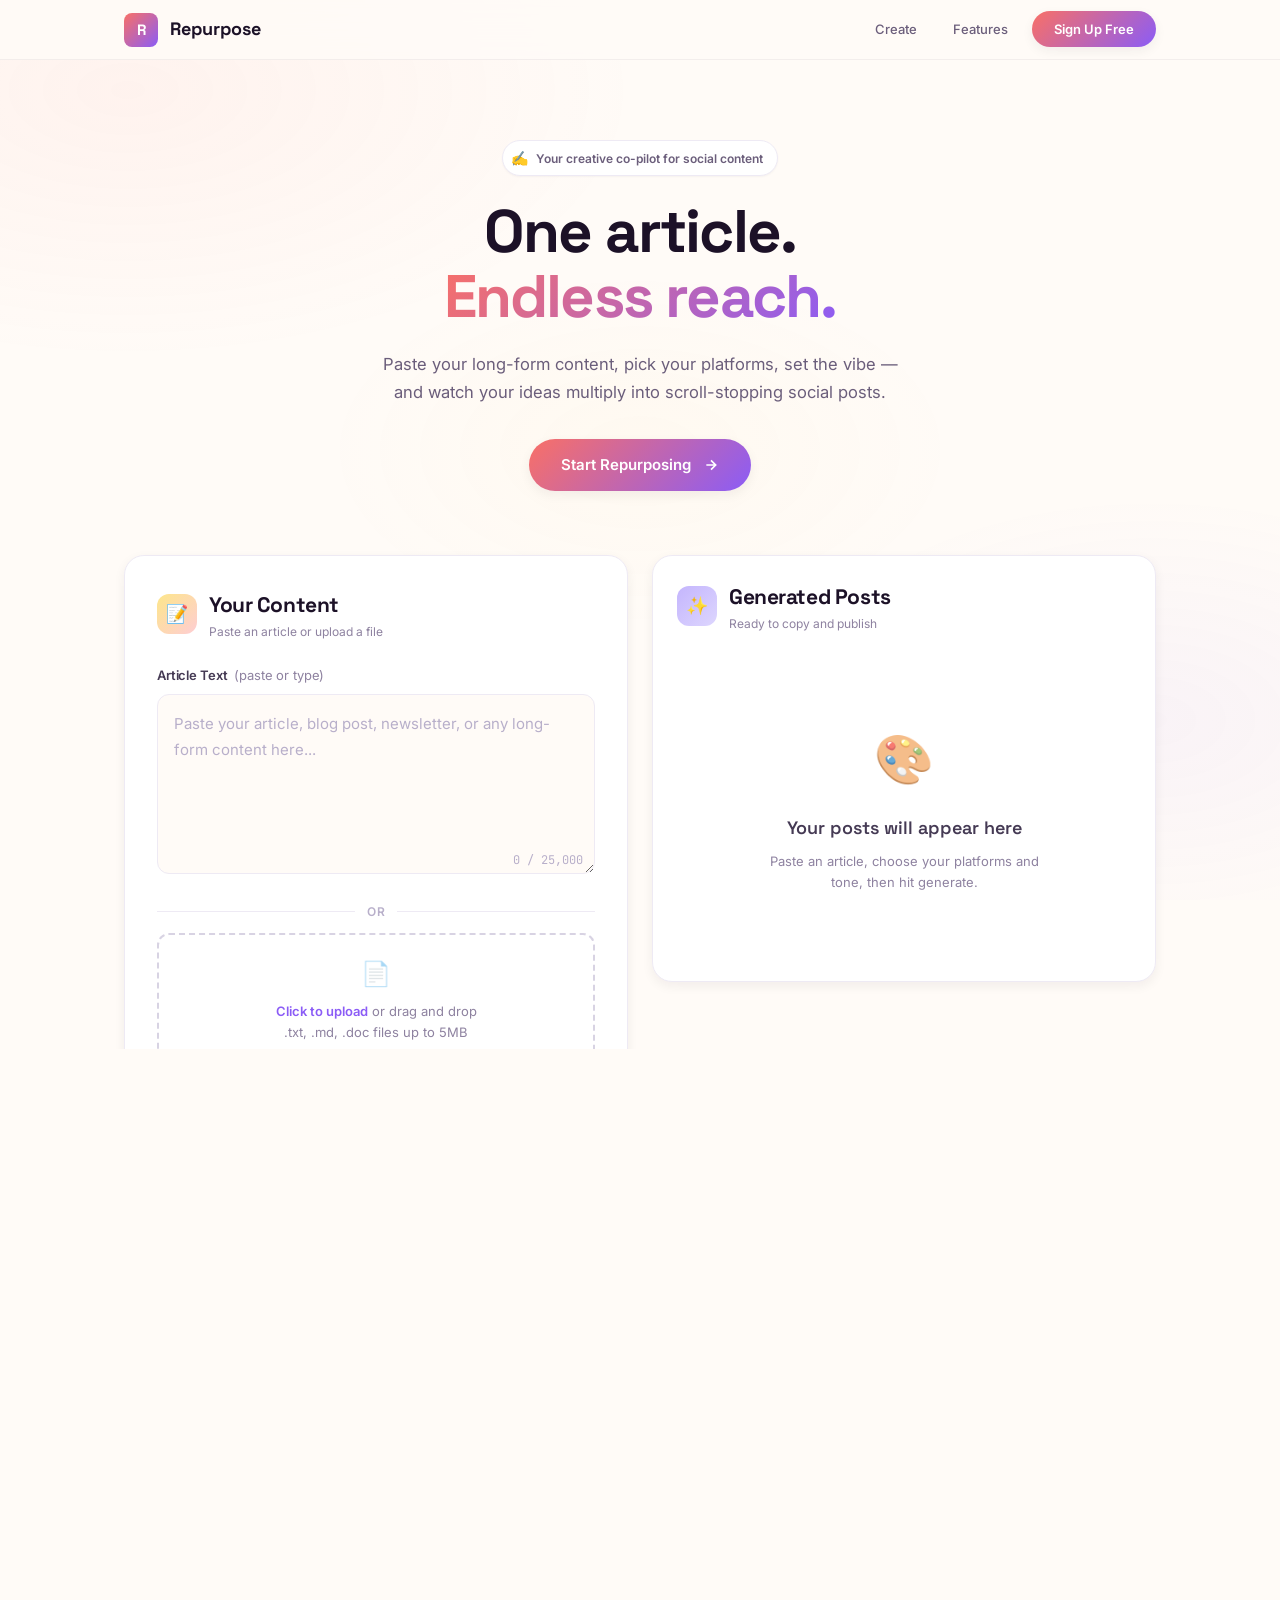
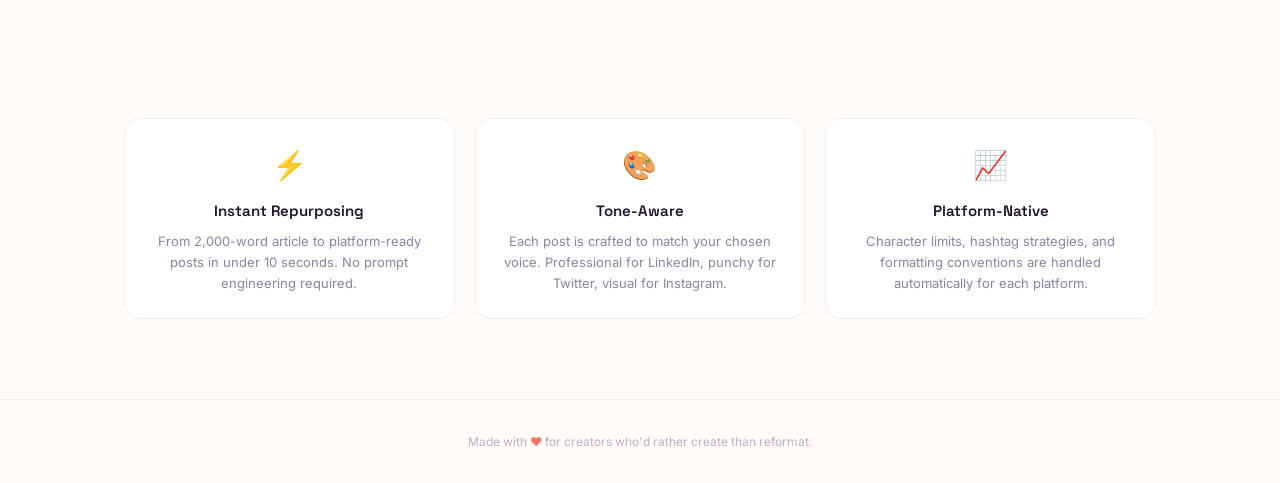
==== commit 968cbdeb: "Fix SEO URLs to use www.energyselect.au canonical domain Co-Authored-By: Claude Opus 4.6 (1M context" ====
--- a/repurpose.html
+++ b/repurpose.html
@@ -5,11 +5,11 @@
     <meta name="viewport" content="width=device-width, initial-scale=1.0">
     <title>Repurpose — Turn Articles Into Social Gold</title>
     <meta name="description" content="Paste your long-form article, pick your platforms and tone, and get ready-to-post social content in seconds.">
-    <link rel="canonical" href="https://energyselect.au/repurpose">
+    <link rel="canonical" href="https://www.energyselect.au/repurpose">
 
     <!-- Open Graph -->
     <meta property="og:type" content="website">
-    <meta property="og:url" content="https://energyselect.au/repurpose">
+    <meta property="og:url" content="https://www.energyselect.au/repurpose">
     <meta property="og:title" content="Repurpose — Turn Articles Into Social Gold">
     <meta property="og:description" content="Paste your long-form article, pick your platforms and tone, and get ready-to-post social content in seconds.">
     <meta property="og:site_name" content="EnergySelect">
